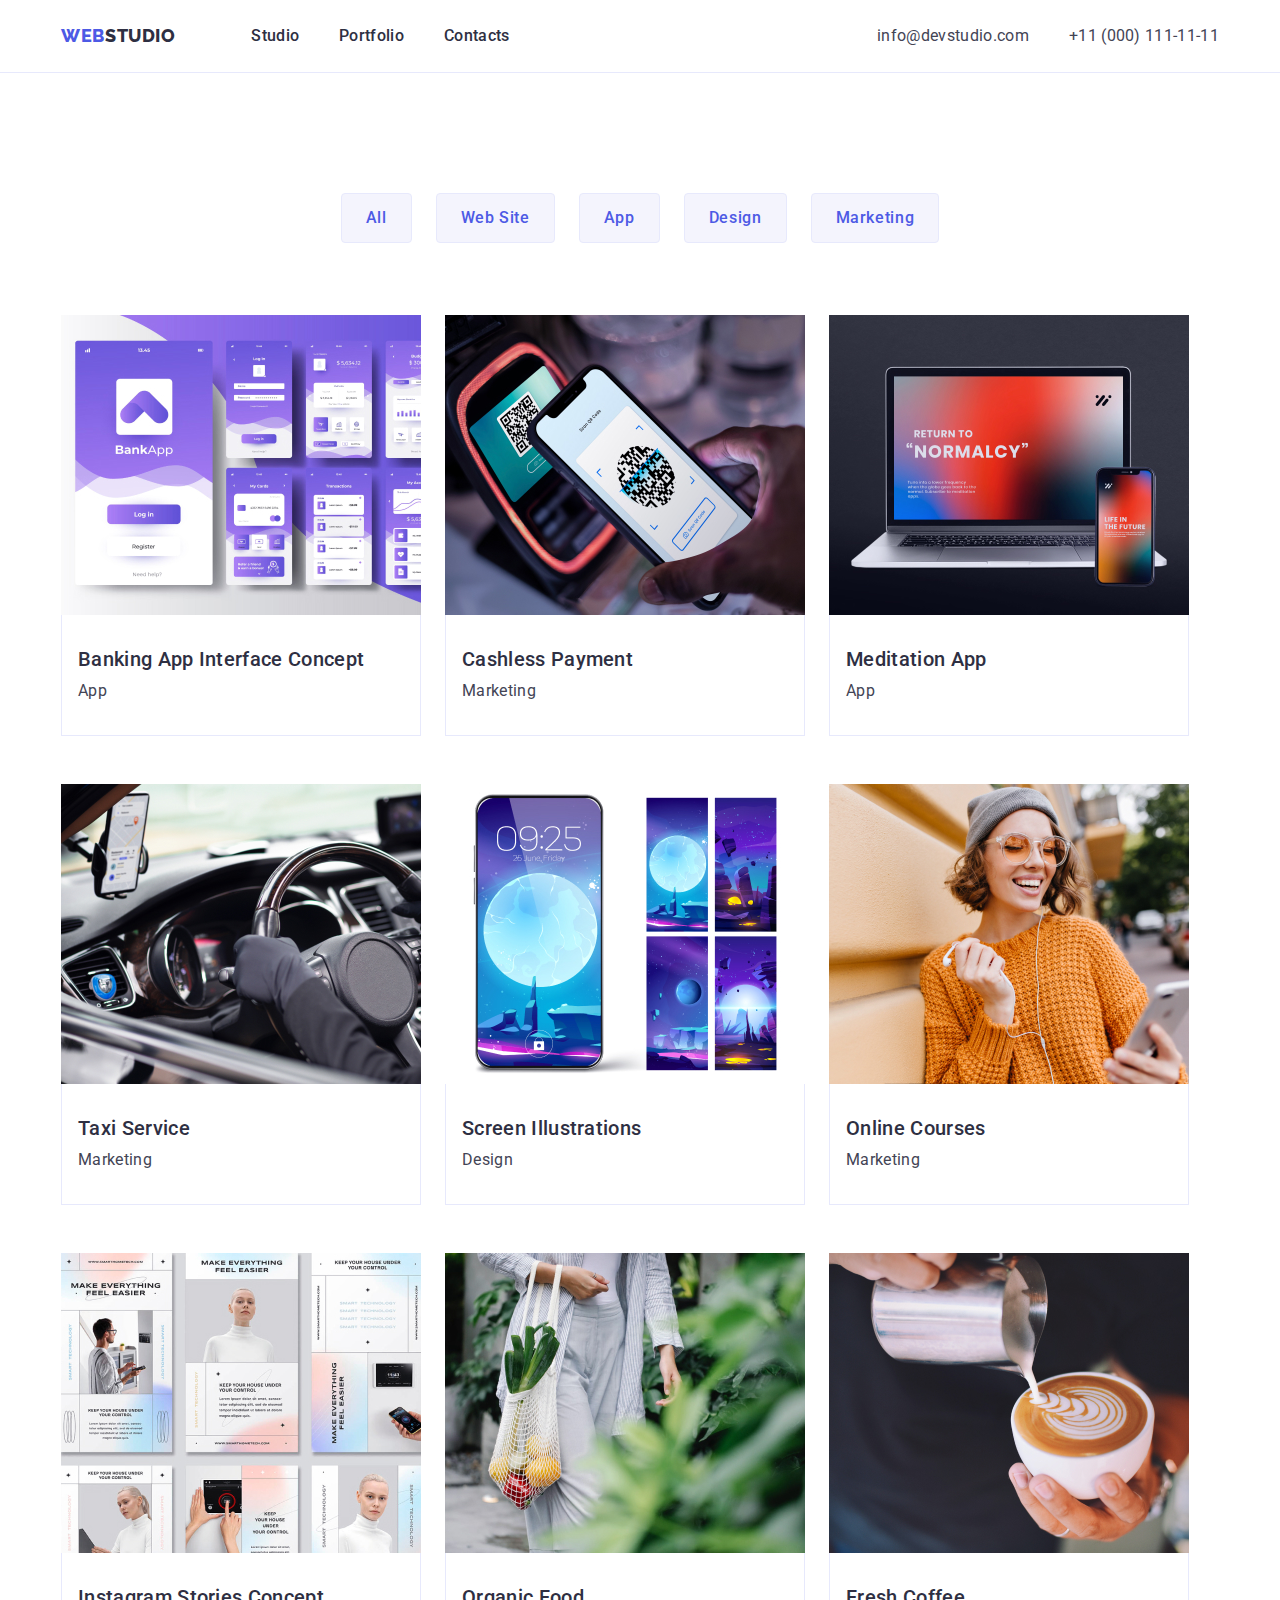
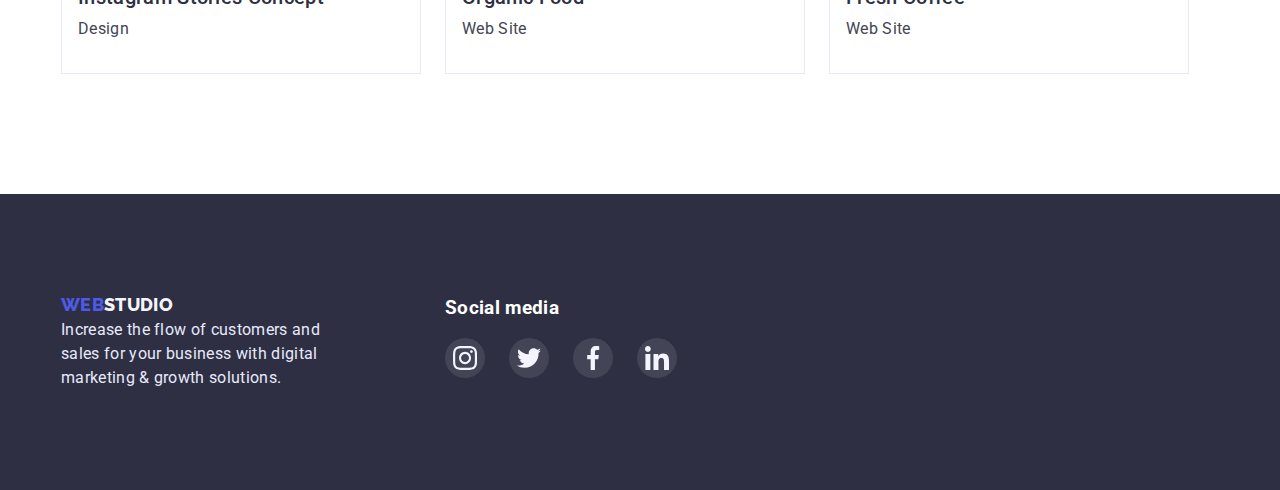
==== portfolio.html @ 0d3f44fa "first push" ====
<!DOCTYPE html>
<html lang="en">
<head>
    <meta charset="UTF-8">
    <link
            rel="stylesheet"
            href="https://cdnjs.cloudflare.com/ajax/libs/modern-normalize/1.1.0/modern-normalize.min.css"
            integrity="sha512-wpPYUAdjBVSE4KJnH1VR1HeZfpl1ub8YT/NKx4PuQ5NmX2tKuGu6U/JRp5y+Y8XG2tV+wKQpNHVUX03MfMFn9Q=="
            crossorigin="anonymous"
            referrerpolicy="no-referrer"
    />
    <link rel="preconnect" href="https://fonts.googleapis.com">
    <link rel="preconnect" href="https://fonts.gstatic.com" crossorigin>
    <link href="https://fonts.googleapis.com/css2?family=Raleway:wght@800&family=Roboto:wght@400;500;700;900&display=swap"
          rel="stylesheet">
    <link rel="stylesheet" href="./static/css/styles.css">
    <title>Portfolio</title>
</head>
<body>
<header class="header">
    <div class="container header-container">
        <nav class="header-nav">
            <a class="header-logo" href="./index.html"><span class="logo-split">Web</span>Studio</a>
            <ul class="header-items">
                <li class="nav-link"><a href="./index.html">Studio</a></li>
                <li class="nav-link"><a href="./portfolio.html">Portfolio</a></li>
                <li class="nav-link"><a href="">Contacts</a></li>
            </ul>
        </nav>
        <address class="address">
            <ul class="contacts">
                <li class="mail"><a class="mail-content" href="mailto:info@devstudio.com">info@devstudio.com</a></li>
                <li class="phone"><a class="phone-content" href="tel:+110001111111">+11 (000) 111-11-11</a></li>
            </ul>
        </address>
    </div>
</header>
<main>
    <section class="portfolio section">
        <div class="container">
            <h2 class="visually-hidden">Gallery</h2>
            <ul class="btn-nav-list">
                <li>
                    <button type="button" class="portfolio-nav-btn">All</button>
                </li>
                <li>
                    <button type="button" class="portfolio-nav-btn">Web Site</button>
                </li>
                <li>
                    <button type="button" class="portfolio-nav-btn">App</button>
                </li>
                <li>
                    <button type="button" class="portfolio-nav-btn">Design</button>
                </li>
                <li>
                    <button type="button" class="portfolio-nav-btn">Marketing</button>
                </li>
            </ul>
            <ul class="projects">
                <li class="project-content"><img src="./static/images/portfolio_images/interface.jpg"
                                                 alt="app_interface">
                    <div class="project-desc">
                        <h3 class="project-title">Banking App Interface Concept</h3>
                        <p class="project-info">App</p>
                    </div>
                </li>
                <li class="project-content"><img src="./static/images/portfolio_images/qr_scan.jpg" alt="qr_scan">
                    <div class="project-desc">
                        <h3 class="project-title">Cashless Payment</h3>
                        <p class="project-info">Marketing</p>
                    </div>
                </li>
                <li class="project-content"><img src="./static/images/portfolio_images/laptop.jpg" alt="laptop">
                    <div class="project-desc">
                        <h3 class="project-title">Meditation App</h3>
                        <p class="project-info">App</p>
                    </div>
                </li>
                <li class="project-content"><img src="./static/images/portfolio_images/steering_wheel.jpg"
                                                 alt="steering_wheel">
                    <div class="project-desc">
                        <h3 class="project-title">Taxi Service</h3>
                        <p class="project-info">Marketing</p>
                    </div>
                </li>
                <li class="project-content"><img src="./static/images/portfolio_images/phone_wallpaper.jpg"
                                                 alt="phone_wallpaper">
                    <div class="project-desc">
                        <h3 class="project-title">Screen Illustrations</h3>
                        <p class="project-info">Design</p>
                    </div>
                </li>
                <li class="project-content"><img src="./static/images/portfolio_images/positive_vibe.jpg"
                                                 alt="positive_vibe">
                    <div class="project-desc">
                        <h3 class="project-title">Online Courses</h3>
                        <p class="project-info">Marketing</p>
                    </div>
                </li>
                <li class="project-content"><img src="./static/images/portfolio_images/instagram_stories.jpg"
                                                 alt="instagram_stories">
                    <div class="project-desc">
                        <h3 class="project-title">Instagram Stories Concept</h3>
                        <p class="project-info">Design</p>
                    </div>
                </li>
                <li class="project-content"><img src="./static/images/portfolio_images/fruit_bag.jpg" alt="food">
                    <div class="project-desc">
                        <h3 class="project-title">Organic Food</h3>
                        <p class="project-info">Web Site</p>
                    </div>
                </li>
                <li class="project-content"><img src="./static/images/portfolio_images/coffee.jpg" alt="coffee">
                    <div class="project-desc">
                        <h3 class="project-title">Fresh Coffee</h3>
                        <p class="project-info">Web Site</p>
                    </div>
                </li>
            </ul>
        </div>
    </section>
</main>
<footer class="footer">
    <div class="container footer-container">
        <div class="footer-info">
            <a class="footer-logo" href="./index.html"><span class="footer-logo-split">Web</span>Studio</a>
            <p class="footer-content">Increase the flow of customers and sales for your business with digital marketing
                &
                growth solutions.</p>
        </div>
        <div class="footer-media">
            <h3>Social media</h3>
            <ul class="footer-social">
                <li class="footer-social-item">
                    <a class="footer-link" href="./index.html">
                        <svg class="footer-icon">
                            <use href="./static/images/icons.svg#icon-instagram"></use>
                        </svg>
                    </a>
                </li>
                <li class="footer-social-item">
                    <a class="footer-link" href="./index.html">
                        <svg class="footer-icon">

                            <use href="./static/images/icons.svg#icon-twitter"></use>
                        </svg>
                    </a>
                </li>
                <li class="footer-social-item">
                    <a class="footer-link" href="./index.html">
                        <svg class="footer-icon">
                            <use href="./static/images/icons.svg#icon-facebook"></use>
                        </svg>
                    </a>
                </li>
                <li class="footer-social-item">
                    <a class="footer-link" href="./index.html">
                        <svg class="footer-icon">
                            <use href="./static/images/icons.svg#icon-linkedin"></use>
                        </svg>
                    </a>
                </li>
            </ul>
        </div>
    </div>
</footer>
</body>
</html>
---- static/css/styles.css ----
body {
    font-family: Roboto, sans-serif;
    color: #434455;
    font-weight: 500;
    font-size: 16px;
    line-height: 1.5;
    letter-spacing: 0.02em;
    margin: 0;
}

h1, h2, h3, h4, h5, h6, p {
    margin: 0;
}

ul {
    margin: 0;
    padding: 0;
}

li {
    list-style-type: none;
}

a {
    text-decoration: none;
}

img {
    display: block;
    max-width: 100%;
    height: auto;
}

.visually-hidden {
    position: absolute;
    width: 1px;
    height: 1px;
    margin: -1px;
    border: 0;
    padding: 0;
    white-space: nowrap;
    clip-path: inset(100%);
    clip: rect(0 0 0 0);
    overflow: hidden;
}

.header-logo {
    display: flex;
    align-items: center;
    margin-right: 76px;
    height: 24px;
    font-family: 'Raleway', sans-serif;
    font-weight: 800;
    font-size: 18px;
    line-height: 1;
    letter-spacing: 0.03em;
    text-transform: uppercase;
    color: #2E2F42;
}

.logo-split {
    width: 44px;
    color: #4D5AE5;
}

.nav-link a:hover,
.nav-link a:focus {
    color: #404BBF;
}

.nav-link a {
    color: #2E2F42;
}

.contacts {
    display: flex;
    gap: 40px;
}

.address {
    margin-left: auto;
}

.mail-content {
    font-weight: 400;
    font-style: normal;
    color: #434455;
}

.phone-content {
    font-weight: 400;
    font-style: normal;
    color: #434455;
}

.mail-content:hover,
.mail-content:focus {
    color: #404BBF;
}

.phone-content:hover,
.phone-content:focus {
    color: #404BBF;
}

.intro {
    padding-top: 188px;
    padding-bottom: 188px;
    background-image: linear-gradient(rgba(46, 47, 66, 0.7), rgba(46, 47, 66, 0.7)), url(/goit-markup-hw-03/static/images/index_images/people-office.png);
    background-repeat: no-repeat;
    background-position: center;
    background-size: cover;
}

.intro-title {
    font-weight: 700;
    letter-spacing: 0.02em;
    font-size: 56px;
    line-height: 1.07;
    text-align: center;
    color: #FFFFFF;
    width: 500px;
}

.intro-container {
    gap: 48px;
    display: flex;
    text-align: center;
    flex-direction: column;
    align-items: center;
    flex-wrap: wrap;
}

.intro-btn {
    font-family: inherit;
    background: #4D5AE5;
    border-radius: 4px;
    line-height: 1.5;
    color: #FFFFFF;
    cursor: pointer;
    font-size: 16px;
    letter-spacing: 0.04em;
    border: none;
    width: 169px;
    height: 56px;
}

.intro-btn:hover,
.intro-btn:focus {
    background-color: #404BBF;
}

.feature-title {
    color: #2E2F42;
    font-size: 20px;
    line-height: 1.2;
    font-weight: 500;
    margin-bottom: 8px;
}

.feature-content {
    font-weight: 400;
}

.feature-list {
    width: 264px;
}

.about-title {
    display: flex;
    font-weight: 700;
    font-size: 36px;
    line-height: 1.11;
    text-transform: capitalize;
    color: #2E2F42;
    margin-bottom: 72px;
    justify-content: center;
}

.team {
    padding-top: 120px;
    background-color: #F4F4FD;
}

.team-title {
    display: flex;
    font-weight: 700;
    font-size: 36px;
    line-height: 1.11;
    text-transform: capitalize;
    color: #2E2F42;
    justify-content: center;
    margin-bottom: 72px;
}

.person {
    font-weight: 500;
    font-size: 20px;
    line-height: 1.2;
    color: #2E2F42;
    margin-bottom: 8px;
}

.person-info {
    font-weight: 400;
}

.footer {
    background: #2E2F42;
    padding: 100px 0;
}

.footer-content {
    width: 264px;
    font-weight: 400;
    color: #E7E9FC;
}

.footer-logo {
    margin-bottom: 16px;
    font-family: 'Raleway', sans-serif;
    font-style: normal;
    font-weight: 800;
    font-size: 18px;
    line-height: 1.1;
    text-transform: uppercase;
    color: #F4F4FD;
}

.footer-logo-split {
    color: #4D5AE5;
}

.portfolio {
    padding-top: 120px;
}

.portfolio-nav-btn {
    font-family: inherit;
    border: 1px solid #E7E9FC;
    border-radius: 4px;
    background: #F4F4FD;
    color: #4D5AE5;
    font-weight: 500;
    font-size: 16px;
    line-height: 1.5;
    align-items: center;
    text-align: center;
    letter-spacing: 0.04em;
    cursor: pointer;
    padding: 12px 24px;
}

.portfolio-nav-btn:hover,
.portfolio-nav-btn:focus {
    box-shadow: 0px 3px 1px rgba(0, 0, 0, 0.1), 0px 2px 1px rgba(0, 0, 0, 0.08), 0px 2px 2px rgba(0, 0, 0, 0.12);
    border-color: #404BBF;
    background: #404BBF;
    color: #FFFFFF;
}

.project-title {
    margin-bottom: 8px;
    font-weight: 500;
    font-size: 20px;
    line-height: 1.2;
    color: #2E2F42;
}

.project-info {
    font-weight: 400;
    color: #434455;
}

.container {
    width: 1158px;
    margin: 0 auto;
    padding-left: 15px;
    padding-right: 15px;
}

.header {
    padding: 24px 0;
    border-bottom: 1px solid #E7E9FC;
}

.header-container {
    display: flex;
    align-items: center;
}

.header-nav {
    display: flex;
    align-items: center;
}

.header-items {
    display: flex;
    gap: 40px;
}

.section {
    padding-bottom: 120px;
}

.features {
    padding-top: 120px;
}

.feature-item {
    display: flex;
    flex-direction: row;
    gap: 24px;
    align-items: center;
    justify-content: center;
}

.about-content {
    display: flex;
    flex-direction: row;
    gap: 24px;
    justify-content: center;
}

.team-item {
    display: flex;
    flex-direction: row;
    gap: 24px;
    justify-content: center;
}

.card-content {
    padding-top: 32px;
    padding-bottom: 32px;
    text-align: center;
    background: #FFFFFF;
    box-shadow: 0px 1px 6px rgba(46, 47, 66, 0.08), 0px 1px 1px rgba(46, 47, 66, 0.16), 0px 2px 1px rgba(46, 47, 66, 0.08);
    border-radius: 0px 0px 4px 4px;
}

.btn-nav-list {
    display: flex;
    flex-direction: row;
    gap: 24px;
    margin-bottom: 72px;
    justify-content: center;
    text-align: center;
}

.projects {
    display: flex;
    flex-direction: row;
    align-items: center;
    gap: 48px 24px;
    flex-wrap: wrap;
}

.project-content {
    display: flex;
    flex-direction: column;
}

.project-content:hover {
    border: 1px solid #F4F4FD;
    box-shadow: 0px 1px 6px rgba(46, 47, 66, 0.08), 0px 1px 1px rgba(46, 47, 66, 0.16), 0px 2px 1px rgba(46, 47, 66, 0.08);
}

.project-desc {
    padding: 32px 16px;
    border: 1px solid #E7E9FC;
    border-top: 0;
}

.svg-icon {
    margin-left: 100px;
    margin-bottom: 32px;
}

.social-links {
    display: flex;
    flex-direction: row;
    gap: 24px;
    margin-left: 16px;
}

.social-item {
    margin-top: 12px;
    width: 40px;
    height: 40px;
}

.social-network-link {
    display: flex;
    justify-content: center;
    border-radius: 50%;
    width: 100%;
    height: 100%;
    fill: #F4F4FD;
    background-color: #4D5AE5;
}

.social-network-link:hover,
.social-network-link:focus {
    background-color: #404BBF;
}

.social-icon {
    width: 16px;
    height: 16px;
    margin-top: 12px;
}

.section-title {
    display: flex;
    font-weight: 700;
    font-size: 36px;
    line-height: 1.11;
    text-transform: capitalize;
    color: #2E2F42;
    margin-bottom: 72px;
    justify-content: center;
}

.customers-list {
    display: flex;
    gap: 24px;
    width: 168px;
    height: 88px;
}

.customer-logo {
    display: inline-block;
    padding: 16px 32px;
    justify-content: center;
    width: 104px;
    height: 56px;
    fill: #8E8F99;
}

.customers-item {
    border: 1px solid #8E8F99;
    border-radius: 5px;
}

.customers-item:hover,
.customers-item:focus {
    border: 1px solid #404BBF;
    border-radius: 5px;
}

.customer-logo:hover,
.customer-logo:focus {
    fill: #404BBF;
}

.footer-container {
    display: flex;
    gap: 120px;
    color: white;
}

.footer-icon {
    margin-top: 8px;
    width: 24px;
    height: 24px;
}

.footer-social {
    display: flex;
    flex-direction: row;
    gap: 24px;
}

.footer-social-item {
    margin-top: 16px;
    width: 40px;
    height: 40px;
}

.footer-link {
    display: flex;
    justify-content: center;
    border-radius: 50%;
    width: 100%;
    height: 100%;
    fill: #F4F4FD;
    background: rgba(255, 255, 255, 0.1)
}

.footer-link:hover,
.footer-link:focus {
    background-color: #31D0AA;
}
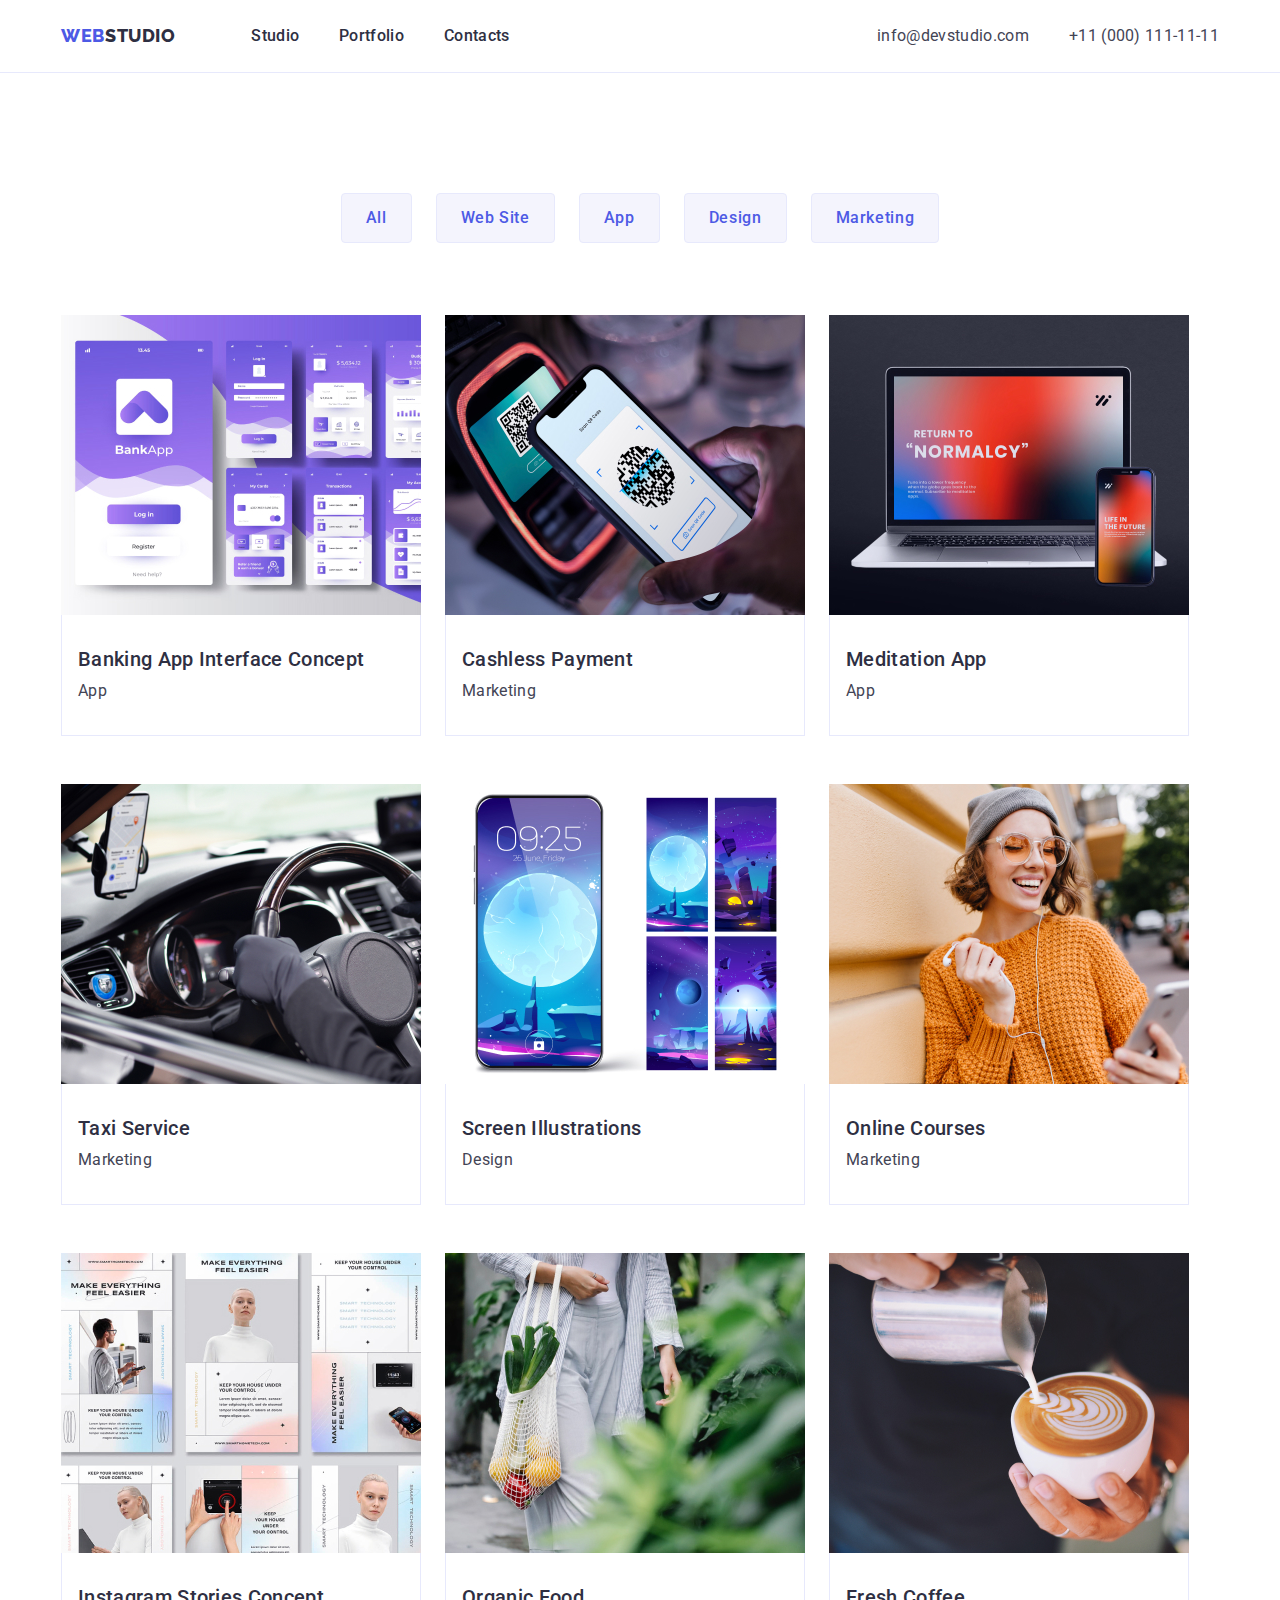
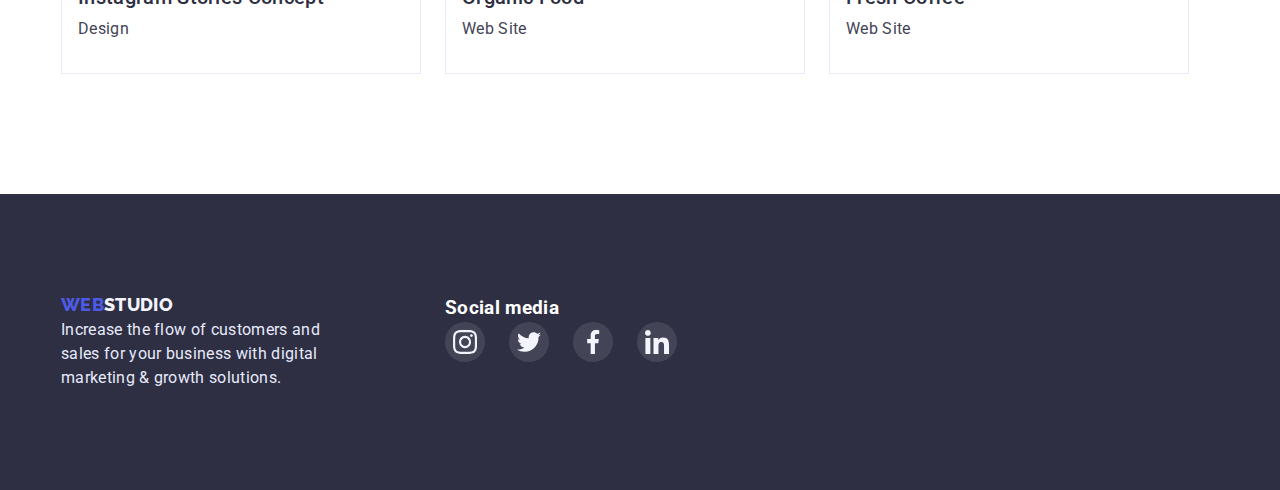
==== commit bce412d4: "style changes" ====
--- a/portfolio.html
+++ b/portfolio.html
@@ -13,7 +13,7 @@
     <link rel="preconnect" href="https://fonts.gstatic.com" crossorigin>
     <link href="https://fonts.googleapis.com/css2?family=Raleway:wght@800&family=Roboto:wght@400;500;700;900&display=swap"
           rel="stylesheet">
-    <link rel="stylesheet" href="./static/css/styles.css">
+    <link rel="stylesheet" href="css/styles.css">
     <title>Portfolio</title>
 </head>
 <body>
@@ -57,64 +57,82 @@
                 </li>
             </ul>
             <ul class="projects">
-                <li class="project-content"><img src="./static/images/portfolio_images/interface.jpg"
-                                                 alt="app_interface">
-                    <div class="project-desc">
-                        <h3 class="project-title">Banking App Interface Concept</h3>
-                        <p class="project-info">App</p>
-                    </div>
+                <li class="project-content">
+                    <a href=""><img src="images/portfolio_images/interface.jpg"
+                                    alt="app_interface">
+                        <div class="project-desc">
+                            <h3 class="project-title">Banking App Interface Concept</h3>
+                            <p class="project-info">App</p>
+                        </div>
+                    </a>
                 </li>
-                <li class="project-content"><img src="./static/images/portfolio_images/qr_scan.jpg" alt="qr_scan">
-                    <div class="project-desc">
-                        <h3 class="project-title">Cashless Payment</h3>
-                        <p class="project-info">Marketing</p>
-                    </div>
+                <li class="project-content">
+                    <a href=""><img src="images/portfolio_images/qr_scan.jpg" alt="qr_scan">
+                        <div class="project-desc">
+                            <h3 class="project-title">Cashless Payment</h3>
+                            <p class="project-info">Marketing</p>
+                        </div>
+                    </a>
                 </li>
-                <li class="project-content"><img src="./static/images/portfolio_images/laptop.jpg" alt="laptop">
-                    <div class="project-desc">
-                        <h3 class="project-title">Meditation App</h3>
-                        <p class="project-info">App</p>
-                    </div>
+                <li class="project-content">
+                    <a href=""><img src="images/portfolio_images/laptop.jpg" alt="laptop">
+                        <div class="project-desc">
+                            <h3 class="project-title">Meditation App</h3>
+                            <p class="project-info">App</p>
+                        </div>
+                    </a>
                 </li>
-                <li class="project-content"><img src="./static/images/portfolio_images/steering_wheel.jpg"
-                                                 alt="steering_wheel">
-                    <div class="project-desc">
-                        <h3 class="project-title">Taxi Service</h3>
-                        <p class="project-info">Marketing</p>
-                    </div>
+                <li class="project-content">
+                    <a href=""><img src="images/portfolio_images/steering_wheel.jpg"
+                                    alt="steering_wheel">
+                        <div class="project-desc">
+                            <h3 class="project-title">Taxi Service</h3>
+                            <p class="project-info">Marketing</p>
+                        </div>
+                    </a>
                 </li>
-                <li class="project-content"><img src="./static/images/portfolio_images/phone_wallpaper.jpg"
-                                                 alt="phone_wallpaper">
-                    <div class="project-desc">
-                        <h3 class="project-title">Screen Illustrations</h3>
-                        <p class="project-info">Design</p>
-                    </div>
+                <li class="project-content">
+                    <a href=""><img src="images/portfolio_images/phone_wallpaper.jpg"
+                                    alt="phone_wallpaper">
+                        <div class="project-desc">
+                            <h3 class="project-title">Screen Illustrations</h3>
+                            <p class="project-info">Design</p>
+                        </div>
+                    </a>
                 </li>
-                <li class="project-content"><img src="./static/images/portfolio_images/positive_vibe.jpg"
-                                                 alt="positive_vibe">
-                    <div class="project-desc">
-                        <h3 class="project-title">Online Courses</h3>
-                        <p class="project-info">Marketing</p>
-                    </div>
+                <li class="project-content">
+                    <a href=""><img src="images/portfolio_images/positive_vibe.jpg"
+                                    alt="positive_vibe">
+                        <div class="project-desc">
+                            <h3 class="project-title">Online Courses</h3>
+                            <p class="project-info">Marketing</p>
+                        </div>
+                    </a>
                 </li>
-                <li class="project-content"><img src="./static/images/portfolio_images/instagram_stories.jpg"
-                                                 alt="instagram_stories">
-                    <div class="project-desc">
-                        <h3 class="project-title">Instagram Stories Concept</h3>
-                        <p class="project-info">Design</p>
-                    </div>
+                <li class="project-content">
+                    <a href=""><img src="images/portfolio_images/instagram_stories.jpg"
+                                    alt="instagram_stories">
+                        <div class="project-desc">
+                            <h3 class="project-title">Instagram Stories Concept</h3>
+                            <p class="project-info">Design</p>
+                        </div>
+                    </a>
                 </li>
-                <li class="project-content"><img src="./static/images/portfolio_images/fruit_bag.jpg" alt="food">
-                    <div class="project-desc">
-                        <h3 class="project-title">Organic Food</h3>
-                        <p class="project-info">Web Site</p>
-                    </div>
+                <li class="project-content">
+                    <a href=""><img src="images/portfolio_images/fruit_bag.jpg" alt="food">
+                        <div class="project-desc">
+                            <h3 class="project-title">Organic Food</h3>
+                            <p class="project-info">Web Site</p>
+                        </div>
+                    </a>
                 </li>
-                <li class="project-content"><img src="./static/images/portfolio_images/coffee.jpg" alt="coffee">
-                    <div class="project-desc">
-                        <h3 class="project-title">Fresh Coffee</h3>
-                        <p class="project-info">Web Site</p>
-                    </div>
+                <li class="project-content">
+                    <a href=""><img src="images/portfolio_images/coffee.jpg" alt="coffee">
+                        <div class="project-desc">
+                            <h3 class="project-title">Fresh Coffee</h3>
+                            <p class="project-info">Web Site</p>
+                        </div>
+                    </a>
                 </li>
             </ul>
         </div>
--- a/css/styles.css
+++ b/css/styles.css
@@ -0,0 +1,504 @@
+body {
+    font-family: Roboto, sans-serif;
+    color: #434455;
+    font-weight: 500;
+    font-size: 16px;
+    line-height: 1.5;
+    letter-spacing: 0.02em;
+    margin: 0;
+}
+
+h1, h2, h3, h4, h5, h6, p {
+    margin: 0;
+}
+
+ul {
+    margin: 0;
+    padding: 0;
+}
+
+li {
+    list-style-type: none;
+}
+
+a {
+    text-decoration: none;
+}
+
+img {
+    display: block;
+    max-width: 100%;
+    height: auto;
+}
+
+.visually-hidden {
+    position: absolute;
+    width: 1px;
+    height: 1px;
+    margin: -1px;
+    border: 0;
+    padding: 0;
+    white-space: nowrap;
+    clip-path: inset(100%);
+    clip: rect(0 0 0 0);
+    overflow: hidden;
+}
+
+.header-logo {
+    display: flex;
+    align-items: center;
+    margin-right: 76px;
+    height: 24px;
+    font-family: 'Raleway', sans-serif;
+    font-weight: 800;
+    font-size: 18px;
+    line-height: 1;
+    letter-spacing: 0.03em;
+    text-transform: uppercase;
+    color: #2E2F42;
+}
+
+.logo-split {
+    width: 44px;
+    color: #4D5AE5;
+}
+
+.nav-link a:hover,
+.nav-link a:focus {
+    color: #404BBF;
+}
+
+.nav-link a {
+    color: #2E2F42;
+}
+
+.contacts {
+    display: flex;
+    gap: 40px;
+}
+
+.address {
+    margin-left: auto;
+}
+
+.mail-content {
+    font-weight: 400;
+    font-style: normal;
+    color: #434455;
+}
+
+.phone-content {
+    font-weight: 400;
+    font-style: normal;
+    color: #434455;
+}
+
+.mail-content:hover,
+.mail-content:focus {
+    color: #404BBF;
+}
+
+.phone-content:hover,
+.phone-content:focus {
+    color: #404BBF;
+}
+
+.intro {
+    padding-top: 188px;
+    padding-bottom: 188px;
+    background-image: linear-gradient(rgba(46, 47, 66, 0.7), rgba(46, 47, 66, 0.7)), url(/goit-markup-hw-04/images/index_images/people-office.png);
+    background-repeat: no-repeat;
+    background-position: center;
+    background-size: cover;
+}
+
+.intro-title {
+    font-weight: 700;
+    letter-spacing: 0.02em;
+    font-size: 56px;
+    line-height: 1.07;
+    text-align: center;
+    color: #FFFFFF;
+    width: 500px;
+}
+
+.intro-container {
+    gap: 48px;
+    display: flex;
+    text-align: center;
+    flex-direction: column;
+    align-items: center;
+    flex-wrap: wrap;
+}
+
+.intro-btn {
+    font-family: inherit;
+    background: #4D5AE5;
+    border-radius: 4px;
+    line-height: 1.5;
+    color: #FFFFFF;
+    cursor: pointer;
+    font-size: 16px;
+    letter-spacing: 0.04em;
+    border: none;
+    width: 169px;
+    height: 56px;
+}
+
+.intro-btn:hover,
+.intro-btn:focus {
+    background-color: #404BBF;
+}
+
+.feature-title {
+    color: #2E2F42;
+    font-size: 20px;
+    line-height: 1.2;
+    font-weight: 500;
+    margin-bottom: 8px;
+}
+
+.feature-content {
+    font-weight: 400;
+}
+
+.feature-list {
+    width: 264px;
+}
+
+.about-title {
+    display: flex;
+    font-weight: 700;
+    font-size: 36px;
+    line-height: 1.11;
+    text-transform: capitalize;
+    color: #2E2F42;
+    margin-bottom: 72px;
+    justify-content: center;
+}
+
+.team {
+    padding-top: 120px;
+    background-color: #F4F4FD;
+}
+
+.team-title {
+    display: flex;
+    font-weight: 700;
+    font-size: 36px;
+    line-height: 1.11;
+    text-transform: capitalize;
+    color: #2E2F42;
+    justify-content: center;
+    margin-bottom: 72px;
+}
+
+.person {
+    font-weight: 500;
+    font-size: 20px;
+    line-height: 1.2;
+    color: #2E2F42;
+    margin-bottom: 8px;
+}
+
+.person-info {
+    font-weight: 400;
+    margin-bottom: 8px;
+}
+
+.footer {
+    background: #2E2F42;
+    padding: 100px 0;
+}
+
+.footer-content {
+    width: 264px;
+    font-weight: 400;
+    color: #E7E9FC;
+}
+
+.footer-logo {
+    margin-bottom: 16px;
+    font-family: 'Raleway', sans-serif;
+    font-style: normal;
+    font-weight: 800;
+    font-size: 18px;
+    line-height: 1.1;
+    text-transform: uppercase;
+    color: #F4F4FD;
+}
+
+.footer-logo-split {
+    color: #4D5AE5;
+}
+
+.portfolio {
+    padding-top: 120px;
+}
+
+.portfolio-nav-btn {
+    font-family: inherit;
+    border: 1px solid #E7E9FC;
+    border-radius: 4px;
+    background: #F4F4FD;
+    color: #4D5AE5;
+    font-weight: 500;
+    font-size: 16px;
+    line-height: 1.5;
+    align-items: center;
+    text-align: center;
+    letter-spacing: 0.04em;
+    cursor: pointer;
+    padding: 12px 24px;
+}
+
+.portfolio-nav-btn:hover,
+.portfolio-nav-btn:focus {
+    box-shadow: 0px 3px 1px rgba(0, 0, 0, 0.1), 0px 2px 1px rgba(0, 0, 0, 0.08), 0px 2px 2px rgba(0, 0, 0, 0.12);
+    border-color: #404BBF;
+    background: #404BBF;
+    color: #FFFFFF;
+}
+
+.project-title {
+    margin-bottom: 8px;
+    font-weight: 500;
+    font-size: 20px;
+    line-height: 1.2;
+    color: #2E2F42;
+}
+
+.project-info {
+    font-weight: 400;
+    color: #434455;
+}
+
+.container {
+    width: 1158px;
+    margin: 0 auto;
+    padding-left: 15px;
+    padding-right: 15px;
+}
+
+.header {
+    padding: 24px 0;
+    border-bottom: 1px solid #E7E9FC;
+}
+
+.header-container {
+    display: flex;
+    align-items: center;
+}
+
+.header-nav {
+    display: flex;
+    align-items: center;
+}
+
+.header-items {
+    display: flex;
+    gap: 40px;
+}
+
+.section {
+    padding-bottom: 120px;
+}
+
+.features {
+    padding-top: 120px;
+}
+
+.feature-item {
+    display: flex;
+    flex-direction: row;
+    gap: 24px;
+    align-items: center;
+    justify-content: center;
+}
+
+.about-content {
+    display: flex;
+    flex-direction: row;
+    gap: 24px;
+    justify-content: center;
+}
+
+.team-item {
+    display: flex;
+    flex-direction: row;
+    gap: 24px;
+    justify-content: center;
+}
+
+.card-content {
+    padding-top: 32px;
+    padding-bottom: 32px;
+    text-align: center;
+    background: #FFFFFF;
+    box-shadow: 0px 1px 6px rgba(46, 47, 66, 0.08), 0px 1px 1px rgba(46, 47, 66, 0.16), 0px 2px 1px rgba(46, 47, 66, 0.08);
+    border-radius: 0px 0px 4px 4px;
+}
+
+.btn-nav-list {
+    display: flex;
+    flex-direction: row;
+    gap: 24px;
+    margin-bottom: 72px;
+    justify-content: center;
+    text-align: center;
+}
+
+.projects {
+    display: flex;
+    flex-direction: row;
+    align-items: center;
+    gap: 48px 24px;
+    flex-wrap: wrap;
+}
+
+.project-content {
+    display: flex;
+    flex-direction: column;
+}
+
+.project-content:hover {
+    box-shadow: 0px 1px 6px rgba(46, 47, 66, 0.08), 0px 1px 1px rgba(46, 47, 66, 0.16), 0px 2px 1px rgba(46, 47, 66, 0.08);
+}
+
+.project-desc {
+    padding: 32px 16px;
+    border: 1px solid #E7E9FC;
+    border-top: 0;
+}
+
+.svg-icon {
+    width: 264px;
+    height: 112px;
+    margin-bottom: 8px;
+    display: flex;
+    background: #F4F4FD;
+    border-radius: 4px;
+    justify-content: center;
+}
+
+.social-links {
+    display: flex;
+    flex-direction: row;
+    gap: 24px;
+    margin-left: 16px;
+}
+
+.social-item {
+    width: 40px;
+    height: 40px;
+}
+
+.social-network-link {
+    display: flex;
+    justify-content: center;
+    border-radius: 50%;
+    width: 100%;
+    height: 100%;
+    fill: #F4F4FD;
+    background-color: #4D5AE5;
+    align-items: center;
+}
+
+.social-network-link:hover,
+.social-network-link:focus {
+    background-color: #404BBF;
+}
+
+.section-title {
+    display: flex;
+    font-weight: 700;
+    font-size: 36px;
+    line-height: 1.11;
+    text-transform: capitalize;
+    color: #2E2F42;
+    margin-bottom: 72px;
+    justify-content: center;
+}
+
+.customers {
+    padding-top: 120px;
+}
+
+.customers-list {
+    display: flex;
+    gap: 24px;
+}
+
+.customer-logo {
+    margin-top: 16px;
+    margin-left: 32px;
+    justify-content: center;
+    width: 104px;
+    height: 56px;
+    fill: #8E8F99;
+}
+
+.customer-link {
+    border: 1px solid #8E8F99;
+    border-radius: 5px;
+    width: 168px;
+    height: 88px;
+    display: inline-block;
+}
+
+.customer-link:hover,
+.customer-link:focus {
+    border: 1px solid #404BBF;
+    border-radius: 5px;
+    fill: #404BBF;
+}
+
+.customer-link:hover .customer-logo {
+    fill: #404BBF;
+}
+
+.footer-container {
+    display: flex;
+    gap: 120px;
+    color: white;
+}
+
+.footer-icon {
+    margin-top: 8px;
+    width: 24px;
+    height: 24px;
+}
+
+.footer-social {
+    display: flex;
+    flex-direction: row;
+    gap: 24px;
+}
+
+.footer-social-item {
+    width: 40px;
+    height: 40px;
+}
+
+.footer-link {
+    display: flex;
+    justify-content: center;
+    border-radius: 50%;
+    width: 100%;
+    height: 100%;
+    fill: #F4F4FD;
+    background: rgba(255, 255, 255, 0.1)
+}
+
+.footer-link:hover,
+.footer-link:focus {
+    background-color: #31D0AA;
+}
+
+.footer-media-title {
+    font-weight: 500;
+    font-size: 16px;
+    line-height: 1.5;
+    letter-spacing: 0.02em;
+    margin-bottom: 16px;
+}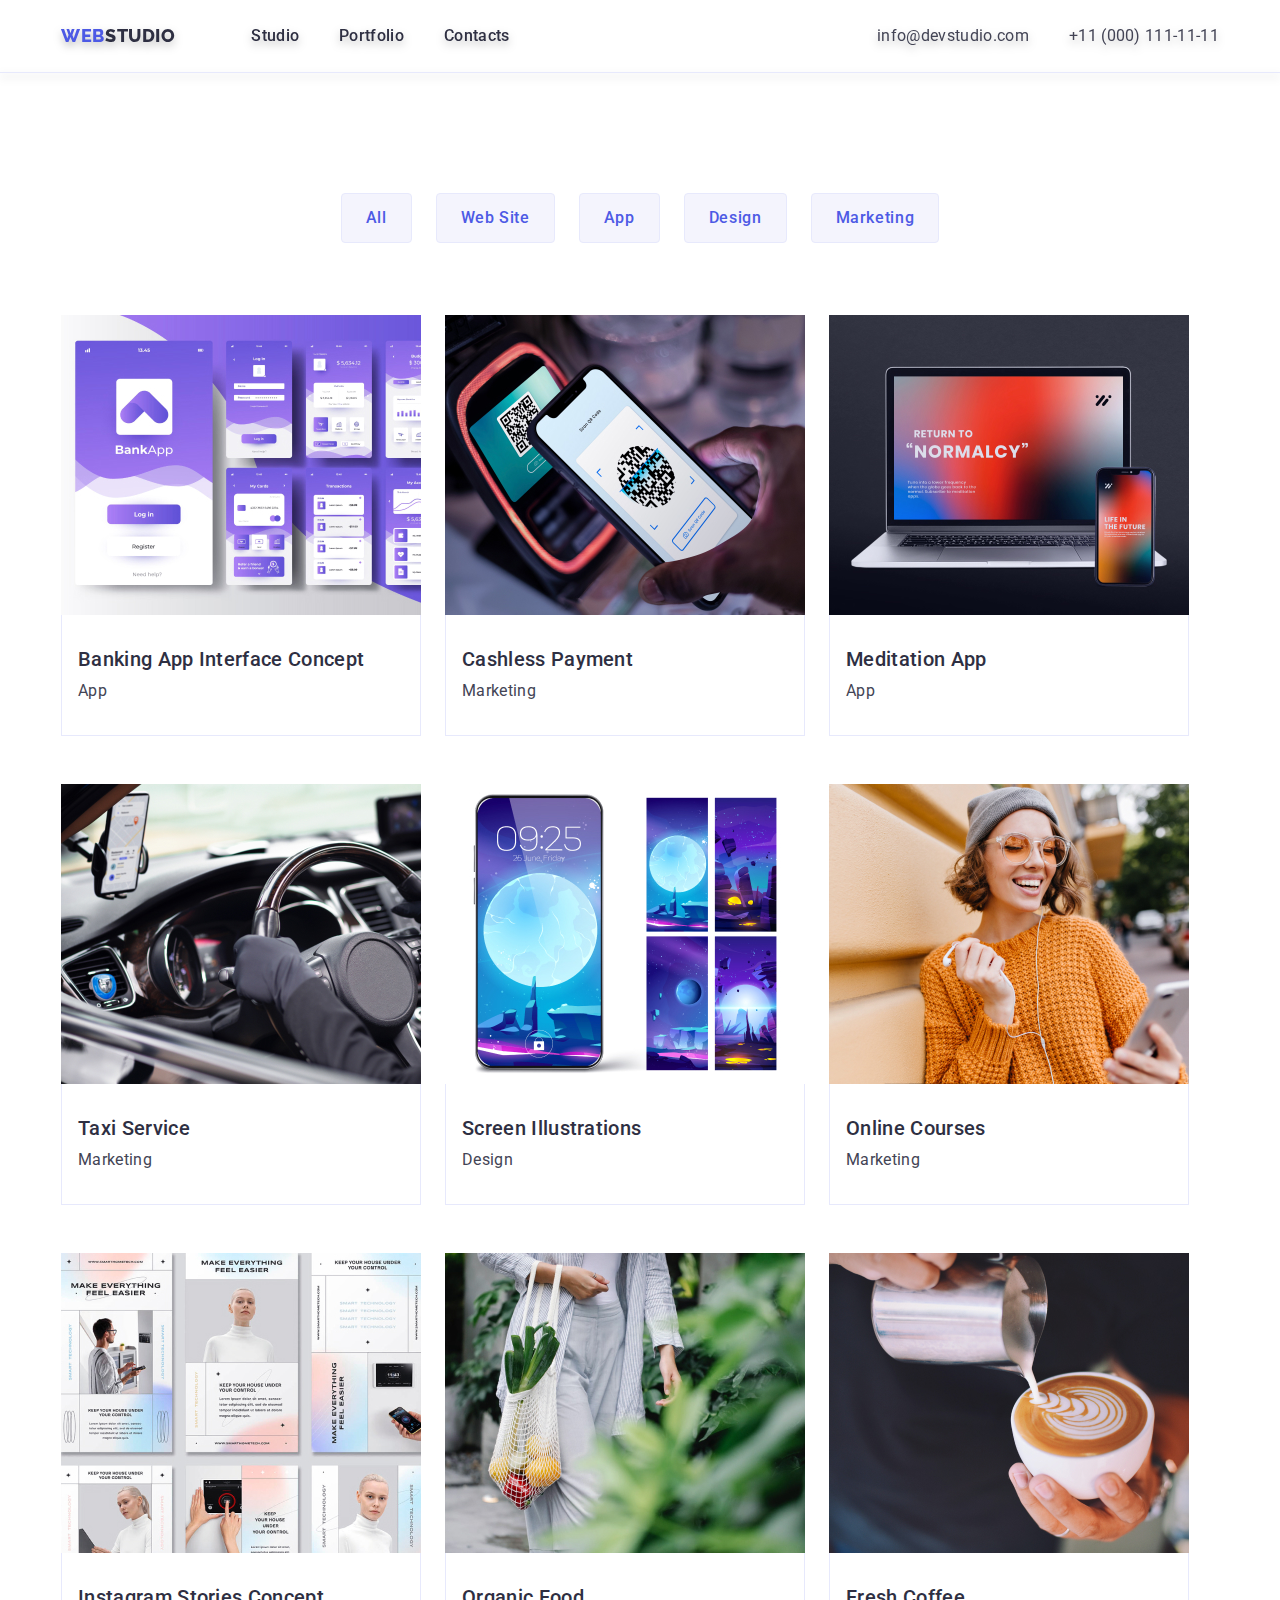
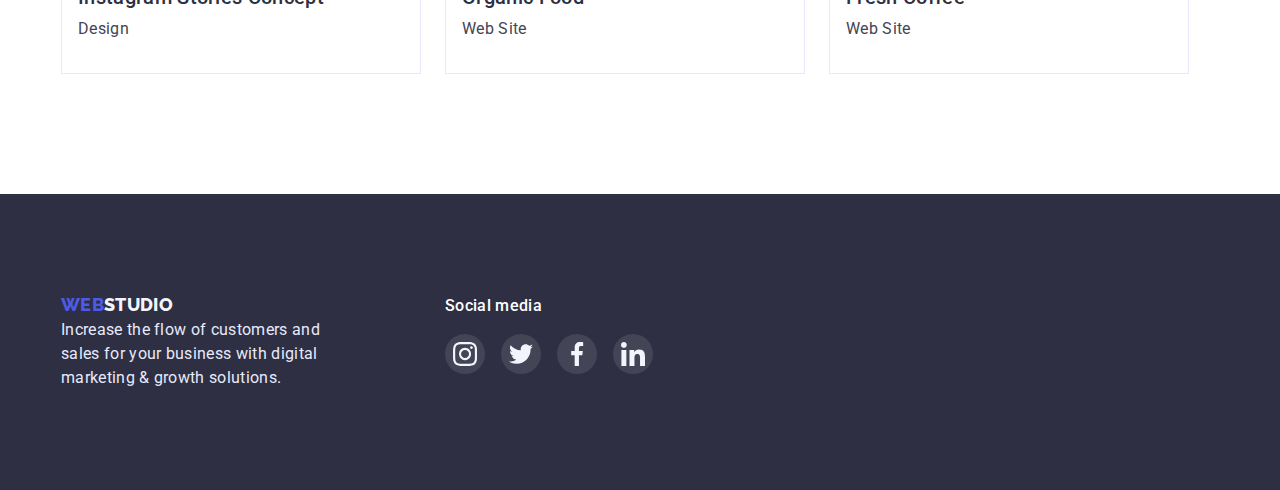
==== commit 21daab11: "style changes" ====
--- a/portfolio.html
+++ b/portfolio.html
@@ -58,7 +58,7 @@
             </ul>
             <ul class="projects">
                 <li class="project-content">
-                    <a href=""><img src="images/portfolio_images/interface.jpg"
+                    <a class="project-link" href=""><img src="images/portfolio_images/interface.jpg"
                                     alt="app_interface">
                         <div class="project-desc">
                             <h3 class="project-title">Banking App Interface Concept</h3>
@@ -67,7 +67,7 @@
                     </a>
                 </li>
                 <li class="project-content">
-                    <a href=""><img src="images/portfolio_images/qr_scan.jpg" alt="qr_scan">
+                    <a class="project-link" href=""><img src="images/portfolio_images/qr_scan.jpg" alt="qr_scan">
                         <div class="project-desc">
                             <h3 class="project-title">Cashless Payment</h3>
                             <p class="project-info">Marketing</p>
@@ -75,7 +75,7 @@
                     </a>
                 </li>
                 <li class="project-content">
-                    <a href=""><img src="images/portfolio_images/laptop.jpg" alt="laptop">
+                    <a class="project-link" href=""><img src="images/portfolio_images/laptop.jpg" alt="laptop">
                         <div class="project-desc">
                             <h3 class="project-title">Meditation App</h3>
                             <p class="project-info">App</p>
@@ -83,7 +83,7 @@
                     </a>
                 </li>
                 <li class="project-content">
-                    <a href=""><img src="images/portfolio_images/steering_wheel.jpg"
+                    <a class="project-link" href=""><img src="images/portfolio_images/steering_wheel.jpg"
                                     alt="steering_wheel">
                         <div class="project-desc">
                             <h3 class="project-title">Taxi Service</h3>
@@ -92,7 +92,7 @@
                     </a>
                 </li>
                 <li class="project-content">
-                    <a href=""><img src="images/portfolio_images/phone_wallpaper.jpg"
+                    <a class="project-link" href=""><img src="images/portfolio_images/phone_wallpaper.jpg"
                                     alt="phone_wallpaper">
                         <div class="project-desc">
                             <h3 class="project-title">Screen Illustrations</h3>
@@ -101,7 +101,7 @@
                     </a>
                 </li>
                 <li class="project-content">
-                    <a href=""><img src="images/portfolio_images/positive_vibe.jpg"
+                    <a class="project-link" href=""><img src="images/portfolio_images/positive_vibe.jpg"
                                     alt="positive_vibe">
                         <div class="project-desc">
                             <h3 class="project-title">Online Courses</h3>
@@ -110,7 +110,7 @@
                     </a>
                 </li>
                 <li class="project-content">
-                    <a href=""><img src="images/portfolio_images/instagram_stories.jpg"
+                    <a class="project-link" href=""><img src="images/portfolio_images/instagram_stories.jpg"
                                     alt="instagram_stories">
                         <div class="project-desc">
                             <h3 class="project-title">Instagram Stories Concept</h3>
@@ -119,7 +119,7 @@
                     </a>
                 </li>
                 <li class="project-content">
-                    <a href=""><img src="images/portfolio_images/fruit_bag.jpg" alt="food">
+                    <a class="project-link" href=""><img src="images/portfolio_images/fruit_bag.jpg" alt="food">
                         <div class="project-desc">
                             <h3 class="project-title">Organic Food</h3>
                             <p class="project-info">Web Site</p>
@@ -127,7 +127,7 @@
                     </a>
                 </li>
                 <li class="project-content">
-                    <a href=""><img src="images/portfolio_images/coffee.jpg" alt="coffee">
+                    <a class="project-link" href=""><img src="images/portfolio_images/coffee.jpg" alt="coffee">
                         <div class="project-desc">
                             <h3 class="project-title">Fresh Coffee</h3>
                             <p class="project-info">Web Site</p>
@@ -147,34 +147,34 @@
                 growth solutions.</p>
         </div>
         <div class="footer-media">
-            <h3>Social media</h3>
+            <h3 class="footer-media-title">Social media</h3>
             <ul class="footer-social">
                 <li class="footer-social-item">
                     <a class="footer-link" href="./index.html">
-                        <svg class="footer-icon">
-                            <use href="./static/images/icons.svg#icon-instagram"></use>
+                        <svg class="footer-icon" width="24px" height="24px">
+                            <use href="./images/icons.svg#icon-instagram"></use>
                         </svg>
                     </a>
                 </li>
                 <li class="footer-social-item">
                     <a class="footer-link" href="./index.html">
-                        <svg class="footer-icon">
+                        <svg class="footer-icon" width="24px" height="24px">
 
-                            <use href="./static/images/icons.svg#icon-twitter"></use>
+                            <use href="./images/icons.svg#icon-twitter"></use>
                         </svg>
                     </a>
                 </li>
                 <li class="footer-social-item">
                     <a class="footer-link" href="./index.html">
-                        <svg class="footer-icon">
-                            <use href="./static/images/icons.svg#icon-facebook"></use>
+                        <svg class="footer-icon" width="24px" height="24px">
+                            <use href="./images/icons.svg#icon-facebook"></use>
                         </svg>
                     </a>
                 </li>
                 <li class="footer-social-item">
                     <a class="footer-link" href="./index.html">
-                        <svg class="footer-icon">
-                            <use href="./static/images/icons.svg#icon-linkedin"></use>
+                        <svg class="footer-icon" width="24px" height="24px">
+                            <use href="./images/icons.svg#icon-linkedin"></use>
                         </svg>
                     </a>
                 </li>
--- a/css/styles.css
+++ b/css/styles.css
@@ -283,6 +283,7 @@
 .header {
     padding: 24px 0;
     border-bottom: 1px solid #E7E9FC;
+    filter: drop-shadow(0px 4px 4px rgba(0, 0, 0, 0.25));
 }
 
 .header-container {
@@ -355,14 +356,13 @@
     gap: 48px 24px;
     flex-wrap: wrap;
 }
+.project-link:hover{
+    box-shadow: 0px 1px 6px rgba(46, 47, 66, 0.08), 0px 1px 1px rgba(46, 47, 66, 0.16), 0px 2px 1px rgba(46, 47, 66, 0.08);
+}
 
 .project-content {
     display: flex;
     flex-direction: column;
-}
-
-.project-content:hover {
-    box-shadow: 0px 1px 6px rgba(46, 47, 66, 0.08), 0px 1px 1px rgba(46, 47, 66, 0.16), 0px 2px 1px rgba(46, 47, 66, 0.08);
 }
 
 .project-desc {
@@ -372,20 +372,20 @@
 }
 
 .svg-icon {
-    width: 264px;
     height: 112px;
     margin-bottom: 8px;
     display: flex;
     background: #F4F4FD;
     border-radius: 4px;
     justify-content: center;
+    align-items: center;
 }
 
 .social-links {
     display: flex;
     flex-direction: row;
     gap: 24px;
-    margin-left: 16px;
+    justify-content: center;
 }
 
 .social-item {
@@ -421,7 +421,7 @@
 }
 
 .customers {
-    padding-top: 120px;
+    padding-top: 130px;
 }
 
 .customers-list {
@@ -430,27 +430,22 @@
 }
 
 .customer-logo {
-    margin-top: 16px;
-    margin-left: 32px;
-    justify-content: center;
-    width: 104px;
-    height: 56px;
     fill: #8E8F99;
 }
 
 .customer-link {
+    display: flex;
     border: 1px solid #8E8F99;
     border-radius: 5px;
     width: 168px;
     height: 88px;
-    display: inline-block;
+    align-items: center;
+    justify-content: center;
 }
 
 .customer-link:hover,
 .customer-link:focus {
-    border: 1px solid #404BBF;
-    border-radius: 5px;
-    fill: #404BBF;
+    border-color: #404BBF;
 }
 
 .customer-link:hover .customer-logo {
@@ -463,16 +458,10 @@
     color: white;
 }
 
-.footer-icon {
-    margin-top: 8px;
-    width: 24px;
-    height: 24px;
-}
-
 .footer-social {
     display: flex;
     flex-direction: row;
-    gap: 24px;
+    gap: 16px;
 }
 
 .footer-social-item {
@@ -487,7 +476,8 @@
     width: 100%;
     height: 100%;
     fill: #F4F4FD;
-    background: rgba(255, 255, 255, 0.1)
+    background: rgba(255, 255, 255, 0.1);
+    align-items: center;
 }
 
 .footer-link:hover,
